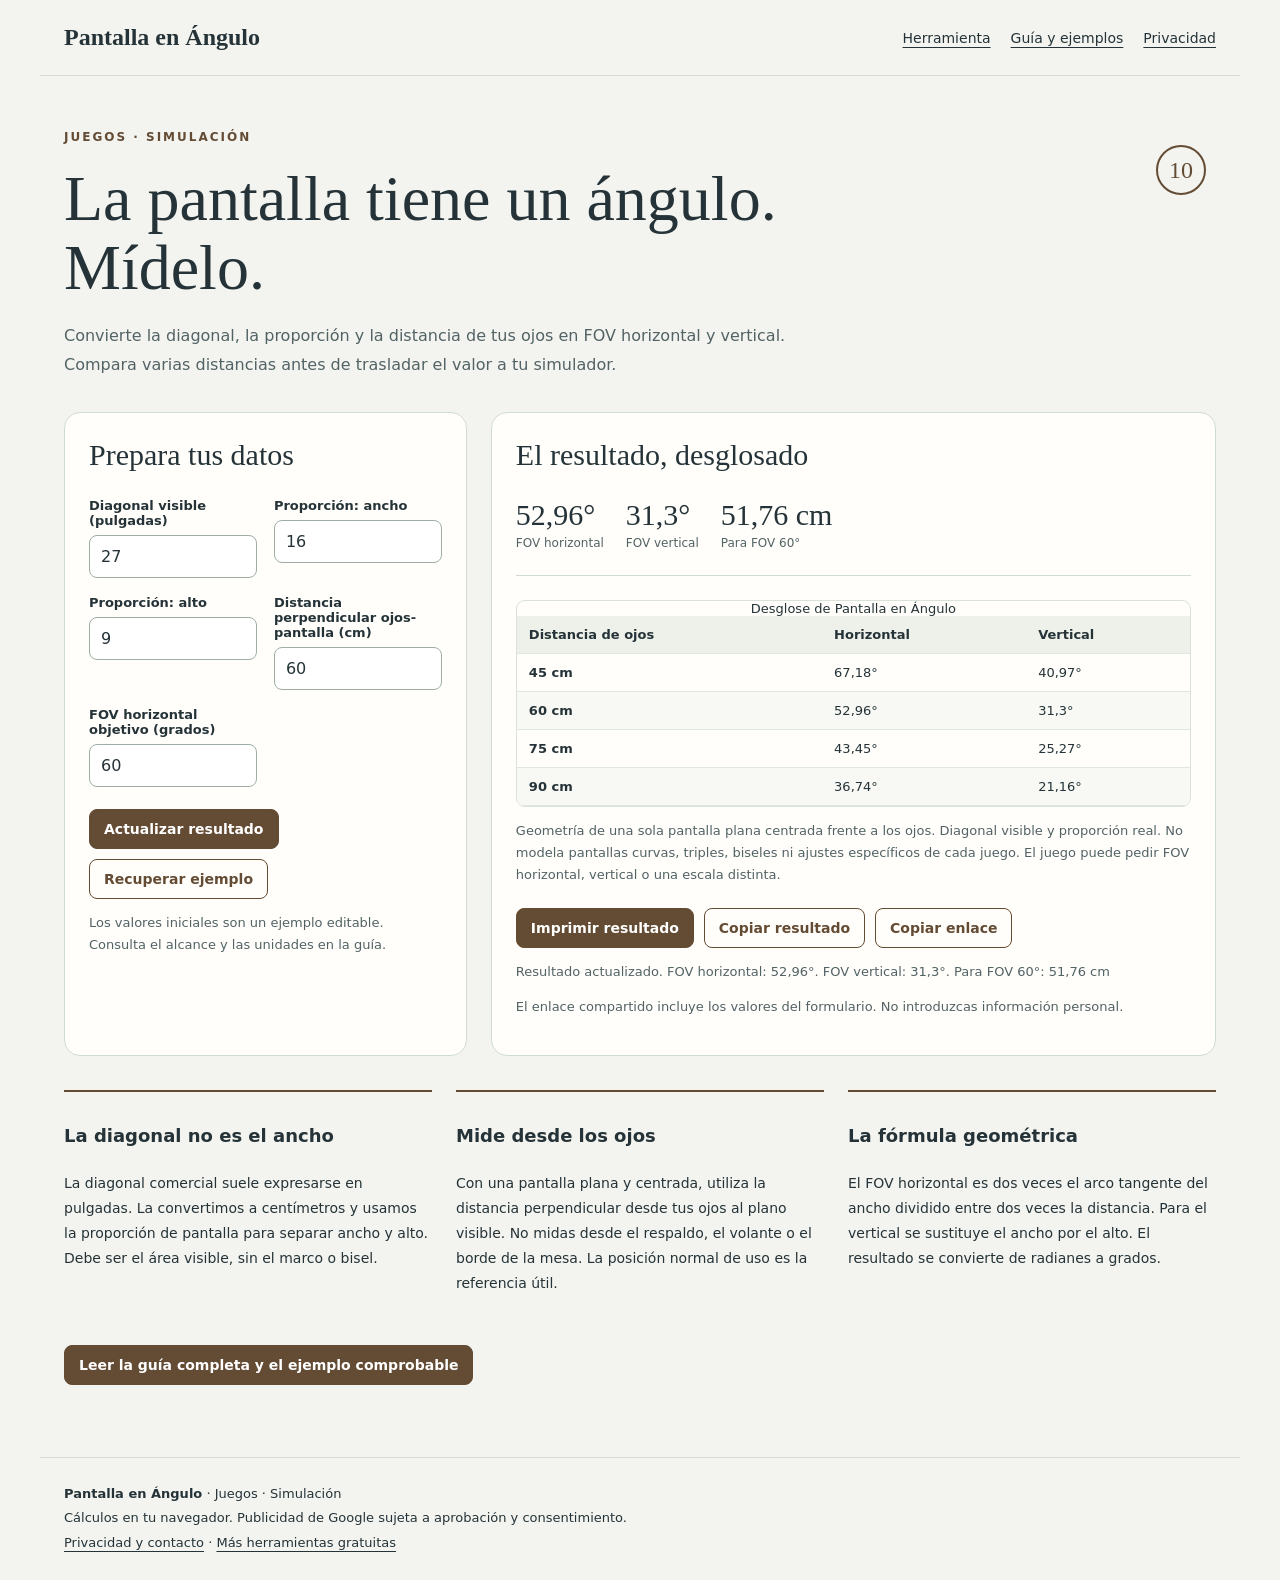
==== index.html @ dd9d5b45 "Publicar Pantalla en Angulo completa" ====
<!doctype html><html lang="es"><head><meta charset="utf-8"><meta name="viewport" content="width=device-width,initial-scale=1"><meta name="theme-color" content="#644b34"><title>Calculadora FOV de pantalla plana: horizontal, vertical y distancia | Pantalla en Ángulo</title><meta name="description" content="Calcula el campo de visión geométrico de una pantalla plana y la distancia para un FOV objetivo. Distingue horizontal y vertical, sin ajustes inventados por juego."><link rel="canonical" href="https://ilga25.github.io/pantalla-en-angulo/"><link rel="icon" href="favicon.svg" type="image/svg+xml"><link rel="stylesheet" href="style.css"><style>:root{--accent:#644b34}</style><script async src="https://pagead2.googlesyndication.com/pagead/js/adsbygoogle.js?client=ca-pub-2632653491273997" crossorigin="anonymous"></script><script src="privacy-options.js" defer></script><script src="math.js" defer></script><script src="app.js" defer></script><script id="tool-config" type="application/json">{"slug": "pantalla-en-angulo", "name": "Pantalla en Ángulo", "kind": "fov", "category": "Juegos · Simulación", "color": "#644b34", "title": "Calculadora FOV de pantalla plana: horizontal, vertical y distancia", "description": "Calcula el campo de visión geométrico de una pantalla plana y la distancia para un FOV objetivo. Distingue horizontal y vertical, sin ajustes inventados por juego.", "hero": "La pantalla tiene un ángulo. Mídelo.", "intro": "Convierte la diagonal, la proporción y la distancia de tus ojos en FOV horizontal y vertical. Compara varias distancias antes de trasladar el valor a tu simulador.", "fields": [["diagonal", "Diagonal visible (pulgadas)", 27, 5, 150, 0.1], ["ratioW", "Proporción: ancho", 16, 1, 100, 1], ["ratioH", "Proporción: alto", 9, 1, 100, 1], ["distance", "Distancia perpendicular ojos-pantalla (cm)", 60, 5, 500, 0.1], ["target", "FOV horizontal objetivo (grados)", 60, 5, 150, 1]], "source": ["iRacing: medir la posición y distancia", "https://support.iracing.com/support/solutions/articles/31000169161-how-to-configure-your-seating-position"], "guide": [["La diagonal no es el ancho", "La diagonal comercial suele expresarse en pulgadas. La convertimos a centímetros y usamos la proporción de pantalla para separar ancho y alto. Debe ser el área visible, sin el marco o bisel."], ["Mide desde los ojos", "Con una pantalla plana y centrada, utiliza la distancia perpendicular desde tus ojos al plano visible. No midas desde el respaldo, el volante o el borde de la mesa. La posición normal de uso es la referencia útil."], ["La fórmula geométrica", "El FOV horizontal es dos veces el arco tangente del ancho dividido entre dos veces la distancia. Para el vertical se sustituye el ancho por el alto. El resultado se convierte de radianes a grados."], ["No todos los juegos usan el mismo valor", "Algunos solicitan ángulo horizontal, otros vertical y otros usan escalas relativas. Consulta el ajuste y la documentación de tu simulador. No copiamos automáticamente estos números a un título concreto."], ["Solo una pantalla plana", "Pantallas curvas, tres monitores y configuraciones descentradas necesitan otra geometría. Esta herramienta no estima esos montajes ni recomienda distancias ergonómicas. La distancia para un ángulo objetivo es un resultado matemático, no una prescripción de colocación."], ["Ejemplo comprobable", "Si una pantalla tiene el mismo ancho visible que dos veces la distancia de los ojos, su FOV horizontal es de 90 grados. Alejarse reduce el ángulo visible y acercarse lo aumenta."]]}</script><script type="application/ld+json">{"@context": "https://schema.org", "@type": "WebApplication", "name": "Pantalla en Ángulo", "url": "https://ilga25.github.io/pantalla-en-angulo/", "description": "Calcula el campo de visión geométrico de una pantalla plana y la distancia para un FOV objetivo. Distingue horizontal y vertical, sin ajustes inventados por juego.", "inLanguage": "es", "operatingSystem": "Any", "applicationCategory": "UtilitiesApplication", "offers": {"@type": "Offer", "price": "0", "priceCurrency": "EUR"}}</script></head><body><a href="#main" class="skip">Saltar al contenido</a><header><a href="./">Pantalla en Ángulo</a><nav aria-label="Principal"><a href="./">Herramienta</a><a href="guia.html">Guía y ejemplos</a><a href="privacidad.html">Privacidad</a></nav></header><main id="main"><section class="hero"><div class="badge" aria-hidden="true">10</div><p class="eyebrow">Juegos · Simulación</p><h1>La pantalla tiene un ángulo. Mídelo.</h1><p class="intro">Convierte la diagonal, la proporción y la distancia de tus ojos en FOV horizontal y vertical. Compara varias distancias antes de trasladar el valor a tu simulador.</p></section><div class="workspace"><section class="panel inputs"><h2>Prepara tus datos</h2><form id="form"><div class="fields"><label class="field">Diagonal visible (pulgadas)<input id="diagonal" type="number" min="5" max="150" step="0.1" value="27" required></label><label class="field">Proporción: ancho<input id="ratioW" type="number" min="1" max="100" step="1" value="16" required></label><label class="field">Proporción: alto<input id="ratioH" type="number" min="1" max="100" step="1" value="9" required></label><label class="field">Distancia perpendicular ojos-pantalla (cm)<input id="distance" type="number" min="5" max="500" step="0.1" value="60" required></label><label class="field">FOV horizontal objetivo (grados)<input id="target" type="number" min="5" max="150" step="1" value="60" required></label></div><div class="actions"><button type="submit">Actualizar resultado</button><button id="reset" class="secondary" type="button">Recuperar ejemplo</button></div></form><p class="small">Los valores iniciales son un ejemplo editable. Consulta el alcance y las unidades en la guía.</p></section><section class="panel output"><h2>El resultado, desglosado</h2><noscript>Activa JavaScript para utilizar la herramienta. La guía se puede consultar sin JavaScript.</noscript><p id="error" role="alert" hidden></p><div id="result"><div id="metrics" class="metrics"></div><div class="table-wrap"><table><caption>Desglose de Pantalla en Ángulo</caption><thead><tr id="head-row"></tr></thead><tbody id="body-rows"></tbody></table></div><p id="note" class="small"></p></div><div class="actions"><button id="print" type="button">Imprimir resultado</button><button id="copy" type="button" class="secondary">Copiar resultado</button><button id="share" type="button" class="secondary">Copiar enlace</button></div><p id="feedback" role="status" class="small"></p><textarea id="copy-field" aria-label="Contenido para copiar" readonly hidden></textarea><p id="status" role="status" class="small"></p><p class="small share-note">El enlace compartido incluye los valores del formulario. No introduzcas información personal.</p></section></div><section class="cards"><article><h3>La diagonal no es el ancho</h3><p>La diagonal comercial suele expresarse en pulgadas. La convertimos a centímetros y usamos la proporción de pantalla para separar ancho y alto. Debe ser el área visible, sin el marco o bisel.</p></article><article><h3>Mide desde los ojos</h3><p>Con una pantalla plana y centrada, utiliza la distancia perpendicular desde tus ojos al plano visible. No midas desde el respaldo, el volante o el borde de la mesa. La posición normal de uso es la referencia útil.</p></article><article><h3>La fórmula geométrica</h3><p>El FOV horizontal es dos veces el arco tangente del ancho dividido entre dos veces la distancia. Para el vertical se sustituye el ancho por el alto. El resultado se convierte de radianes a grados.</p></article></section><p class="guide-link"><a class="button" href="guia.html">Leer la guía completa y el ejemplo comprobable</a></p></main><footer><strong>Pantalla en Ángulo</strong> · Juegos · Simulación<br>Cálculos en tu navegador. Publicidad de Google sujeta a aprobación y consentimiento.<br><a href="privacidad.html">Privacidad y contacto</a> · <a href="https://ilga25.github.io/herramientas.html">Más herramientas gratuitas</a><div><button type="button" id="privacy-options" class="secondary" hidden>Opciones de privacidad</button></div></footer></body></html>
---- style.css ----
:root{font-family:system-ui,sans-serif;color:#253338;background:#f3f4ef;font-synthesis:none;--accent:#155e63}*{box-sizing:border-box}body{margin:0}a{color:inherit;text-underline-offset:4px}header,main,footer{max-width:1200px;margin:auto;padding:24px}header{display:flex;justify-content:space-between;align-items:center;gap:20px;border-bottom:1px solid #d5dcd7}header>a{font:700 24px Georgia,serif;text-decoration:none}nav{display:flex;flex-wrap:wrap;gap:20px;font-size:14px}.eyebrow{text-transform:uppercase;letter-spacing:2px;font-size:12px;color:var(--accent);font-weight:750;margin-top:30px}h1{font:clamp(40px,5vw,65px)/1.08 Georgia,serif;font-weight:400;max-width:900px;margin:20px 0}h2{font:30px/1.2 Georgia,serif}h3{font-size:18px}.intro{max-width:760px;line-height:1.8;color:#526265}.hero{position:relative;padding-right:70px}.badge{position:absolute;right:10px;top:15px;width:50px;height:50px;border:2px solid var(--accent);color:var(--accent);border-radius:50%;display:grid;place-items:center;font:24px Georgia,serif}.workspace{display:grid;grid-template-columns:minmax(300px,.75fr) minmax(430px,1.35fr);gap:24px;margin:32px 0}.panel{min-width:0;background:#fffefa;border:1px solid #d1dbd4;border-radius:16px;padding:24px}.panel h2{margin-top:0}.fields{display:grid;grid-template-columns:1fr 1fr;gap:17px}.field{font-size:13px;font-weight:650;display:block}.field input,.field select,.field textarea{display:block;width:100%;min-width:0;margin:7px 0 0;border:1px solid #9eaea5;border-radius:8px;background:white;font:16px system-ui;color:#253338;padding:11px}.field textarea{min-height:240px;resize:vertical;font:14px/1.6 ui-monospace,monospace}.text-field{grid-column:1/-1}input:focus,textarea:focus,button:focus-visible{outline:3px solid color-mix(in srgb,var(--accent) 35%,white);outline-offset:2px}.actions{display:flex;gap:10px;flex-wrap:wrap;margin-top:22px}button,.button{border:1px solid var(--accent);border-radius:8px;background:var(--accent);color:white;padding:11px 14px;font:600 14px system-ui;cursor:pointer;text-decoration:none;display:inline-block}button.secondary{background:transparent;color:var(--accent)}button:disabled{opacity:.45;cursor:default}.small{font-size:13px;line-height:1.7;color:#526265}.metrics{display:flex;flex-wrap:wrap;gap:22px;padding:0 0 24px;border-bottom:1px solid #d1dbd4;margin-bottom:24px}.metrics div{max-width:100%}.metrics strong{display:block;font:30px Georgia,serif;overflow-wrap:anywhere}.metrics span{font-size:12px;color:#526265}.table-wrap{overflow:auto;max-height:680px;border:1px solid #dae0da;border-radius:9px}table{border-collapse:collapse;width:100%;font-size:13px}th,td{border-bottom:1px solid #e0e6e0;padding:11px 12px;text-align:left;vertical-align:top}thead{background:#eef1e9;position:sticky;top:0}tbody th{font-weight:600}tbody tr:nth-child(even){background:#f8f9f4}td{white-space:pre-wrap;overflow-wrap:anywhere;max-width:500px}#error{background:#fbece3;color:#833e20;border-left:4px solid #af5b32;padding:18px;line-height:1.6}#copy-field{width:100%;min-height:100px;font:13px monospace}.reading{max-width:790px;line-height:1.85}.reading h2{margin-top:34px}.cards{display:grid;grid-template-columns:repeat(3,1fr);gap:24px;margin:34px 0}.cards article{border-top:2px solid var(--accent);padding-top:10px;font-size:14px;line-height:1.8}footer{border-top:1px solid #d5dcd7;margin-top:32px;font-size:13px;line-height:1.9}.skip{position:absolute;top:-100px}.skip:focus{top:10px;background:white;padding:14px;z-index:10}[hidden]{display:none!important}.prompt-tool .workspace{grid-template-columns:1fr}.prompt-tool .fields{grid-template-columns:1fr 1fr}.prompt-tool .text-field{grid-column:auto}.prompt-tool .table-wrap td:last-child{min-width:280px;max-width:750px;font-family:ui-monospace,monospace}.prompt-tool .table-wrap{max-height:800px}@media(max-width:850px){.workspace{grid-template-columns:1fr}.cards{grid-template-columns:1fr}.prompt-tool .fields{grid-template-columns:1fr}.hero{padding-right:0}.badge{display:none}header{align-items:flex-start;flex-direction:column}h1{font-size:43px}}@media(max-width:420px){header,main,footer{padding:18px}.panel{padding:17px}.fields{grid-template-columns:1fr}nav{gap:14px}}@media print{body{background:white}header,footer,.hero,.inputs,.actions,.small.share-note,.cards,#feedback,#copy-field,.guide-link{display:none}.workspace{display:block}.panel{border:0;padding:0}.table-wrap{max-height:none;overflow:visible;border:0}thead{position:static}tr{break-inside:avoid}table{font-size:10px}main{padding:0}.metrics strong{font-size:24px}}
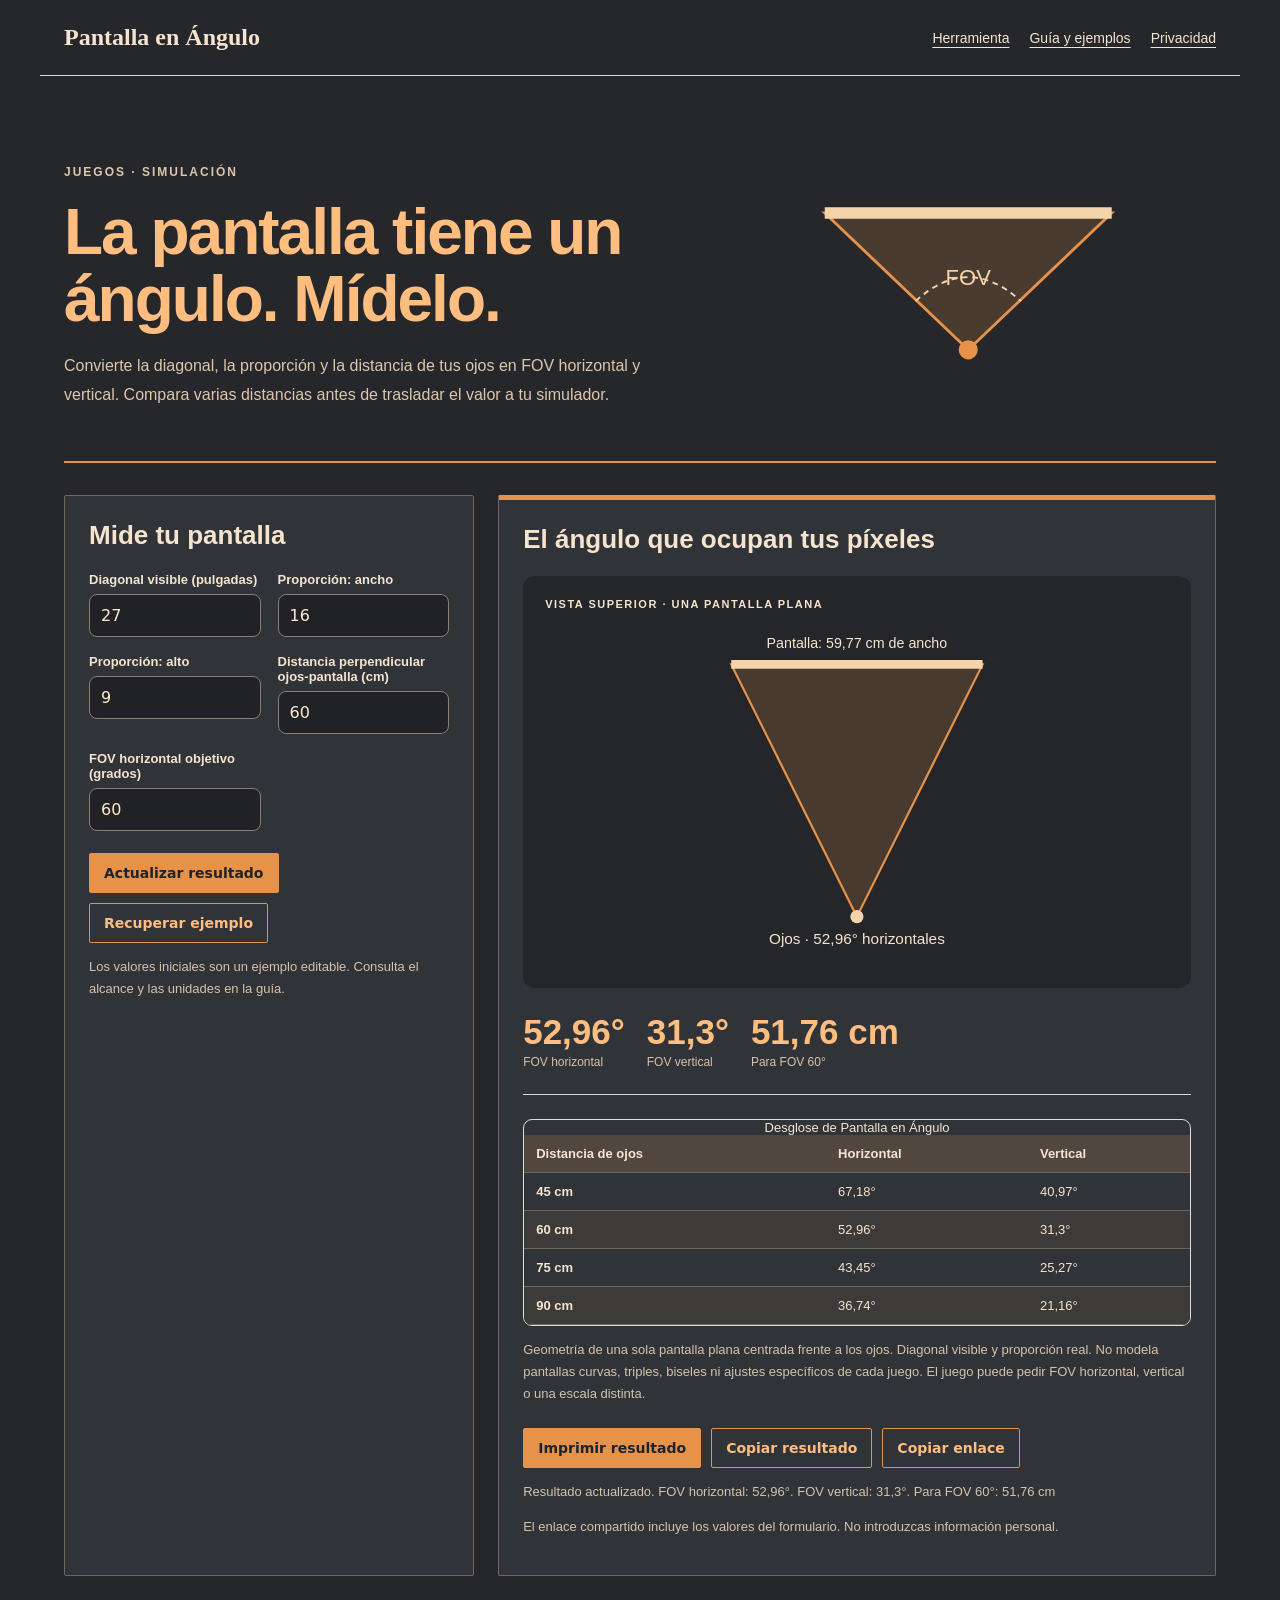
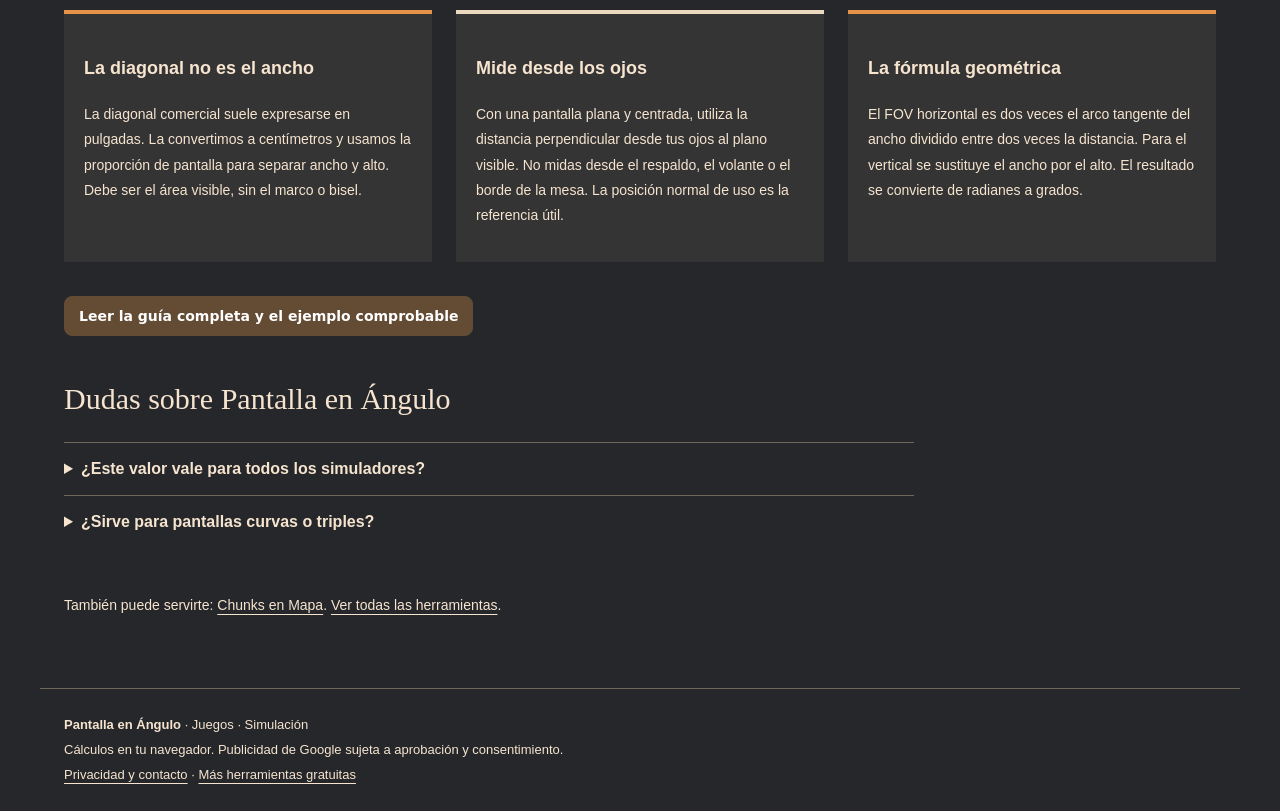
==== commit db2b151a: "Identidad visual y SEO de Pantalla en Ángulo" ====
--- a/index.html
+++ b/index.html
@@ -1 +1 @@
-<!doctype html><html lang="es"><head><meta charset="utf-8"><meta name="viewport" content="width=device-width,initial-scale=1"><meta name="theme-color" content="#644b34"><title>Calculadora FOV de pantalla plana: horizontal, vertical y distancia | Pantalla en Ángulo</title><meta name="description" content="Calcula el campo de visión geométrico de una pantalla plana y la distancia para un FOV objetivo. Distingue horizontal y vertical, sin ajustes inventados por juego."><link rel="canonical" href="https://ilga25.github.io/pantalla-en-angulo/"><link rel="icon" href="favicon.svg" type="image/svg+xml"><link rel="stylesheet" href="style.css"><style>:root{--accent:#644b34}</style><script async src="https://pagead2.googlesyndication.com/pagead/js/adsbygoogle.js?client=ca-pub-2632653491273997" crossorigin="anonymous"></script><script src="privacy-options.js" defer></script><script src="math.js" defer></script><script src="app.js" defer></script><script id="tool-config" type="application/json">{"slug": "pantalla-en-angulo", "name": "Pantalla en Ángulo", "kind": "fov", "category": "Juegos · Simulación", "color": "#644b34", "title": "Calculadora FOV de pantalla plana: horizontal, vertical y distancia", "description": "Calcula el campo de visión geométrico de una pantalla plana y la distancia para un FOV objetivo. Distingue horizontal y vertical, sin ajustes inventados por juego.", "hero": "La pantalla tiene un ángulo. Mídelo.", "intro": "Convierte la diagonal, la proporción y la distancia de tus ojos en FOV horizontal y vertical. Compara varias distancias antes de trasladar el valor a tu simulador.", "fields": [["diagonal", "Diagonal visible (pulgadas)", 27, 5, 150, 0.1], ["ratioW", "Proporción: ancho", 16, 1, 100, 1], ["ratioH", "Proporción: alto", 9, 1, 100, 1], ["distance", "Distancia perpendicular ojos-pantalla (cm)", 60, 5, 500, 0.1], ["target", "FOV horizontal objetivo (grados)", 60, 5, 150, 1]], "source": ["iRacing: medir la posición y distancia", "https://support.iracing.com/support/solutions/articles/31000169161-how-to-configure-your-seating-position"], "guide": [["La diagonal no es el ancho", "La diagonal comercial suele expresarse en pulgadas. La convertimos a centímetros y usamos la proporción de pantalla para separar ancho y alto. Debe ser el área visible, sin el marco o bisel."], ["Mide desde los ojos", "Con una pantalla plana y centrada, utiliza la distancia perpendicular desde tus ojos al plano visible. No midas desde el respaldo, el volante o el borde de la mesa. La posición normal de uso es la referencia útil."], ["La fórmula geométrica", "El FOV horizontal es dos veces el arco tangente del ancho dividido entre dos veces la distancia. Para el vertical se sustituye el ancho por el alto. El resultado se convierte de radianes a grados."], ["No todos los juegos usan el mismo valor", "Algunos solicitan ángulo horizontal, otros vertical y otros usan escalas relativas. Consulta el ajuste y la documentación de tu simulador. No copiamos automáticamente estos números a un título concreto."], ["Solo una pantalla plana", "Pantallas curvas, tres monitores y configuraciones descentradas necesitan otra geometría. Esta herramienta no estima esos montajes ni recomienda distancias ergonómicas. La distancia para un ángulo objetivo es un resultado matemático, no una prescripción de colocación."], ["Ejemplo comprobable", "Si una pantalla tiene el mismo ancho visible que dos veces la distancia de los ojos, su FOV horizontal es de 90 grados. Alejarse reduce el ángulo visible y acercarse lo aumenta."]]}</script><script type="application/ld+json">{"@context": "https://schema.org", "@type": "WebApplication", "name": "Pantalla en Ángulo", "url": "https://ilga25.github.io/pantalla-en-angulo/", "description": "Calcula el campo de visión geométrico de una pantalla plana y la distancia para un FOV objetivo. Distingue horizontal y vertical, sin ajustes inventados por juego.", "inLanguage": "es", "operatingSystem": "Any", "applicationCategory": "UtilitiesApplication", "offers": {"@type": "Offer", "price": "0", "priceCurrency": "EUR"}}</script></head><body><a href="#main" class="skip">Saltar al contenido</a><header><a href="./">Pantalla en Ángulo</a><nav aria-label="Principal"><a href="./">Herramienta</a><a href="guia.html">Guía y ejemplos</a><a href="privacidad.html">Privacidad</a></nav></header><main id="main"><section class="hero"><div class="badge" aria-hidden="true">10</div><p class="eyebrow">Juegos · Simulación</p><h1>La pantalla tiene un ángulo. Mídelo.</h1><p class="intro">Convierte la diagonal, la proporción y la distancia de tus ojos en FOV horizontal y vertical. Compara varias distancias antes de trasladar el valor a tu simulador.</p></section><div class="workspace"><section class="panel inputs"><h2>Prepara tus datos</h2><form id="form"><div class="fields"><label class="field">Diagonal visible (pulgadas)<input id="diagonal" type="number" min="5" max="150" step="0.1" value="27" required></label><label class="field">Proporción: ancho<input id="ratioW" type="number" min="1" max="100" step="1" value="16" required></label><label class="field">Proporción: alto<input id="ratioH" type="number" min="1" max="100" step="1" value="9" required></label><label class="field">Distancia perpendicular ojos-pantalla (cm)<input id="distance" type="number" min="5" max="500" step="0.1" value="60" required></label><label class="field">FOV horizontal objetivo (grados)<input id="target" type="number" min="5" max="150" step="1" value="60" required></label></div><div class="actions"><button type="submit">Actualizar resultado</button><button id="reset" class="secondary" type="button">Recuperar ejemplo</button></div></form><p class="small">Los valores iniciales son un ejemplo editable. Consulta el alcance y las unidades en la guía.</p></section><section class="panel output"><h2>El resultado, desglosado</h2><noscript>Activa JavaScript para utilizar la herramienta. La guía se puede consultar sin JavaScript.</noscript><p id="error" role="alert" hidden></p><div id="result"><div id="metrics" class="metrics"></div><div class="table-wrap"><table><caption>Desglose de Pantalla en Ángulo</caption><thead><tr id="head-row"></tr></thead><tbody id="body-rows"></tbody></table></div><p id="note" class="small"></p></div><div class="actions"><button id="print" type="button">Imprimir resultado</button><button id="copy" type="button" class="secondary">Copiar resultado</button><button id="share" type="button" class="secondary">Copiar enlace</button></div><p id="feedback" role="status" class="small"></p><textarea id="copy-field" aria-label="Contenido para copiar" readonly hidden></textarea><p id="status" role="status" class="small"></p><p class="small share-note">El enlace compartido incluye los valores del formulario. No introduzcas información personal.</p></section></div><section class="cards"><article><h3>La diagonal no es el ancho</h3><p>La diagonal comercial suele expresarse en pulgadas. La convertimos a centímetros y usamos la proporción de pantalla para separar ancho y alto. Debe ser el área visible, sin el marco o bisel.</p></article><article><h3>Mide desde los ojos</h3><p>Con una pantalla plana y centrada, utiliza la distancia perpendicular desde tus ojos al plano visible. No midas desde el respaldo, el volante o el borde de la mesa. La posición normal de uso es la referencia útil.</p></article><article><h3>La fórmula geométrica</h3><p>El FOV horizontal es dos veces el arco tangente del ancho dividido entre dos veces la distancia. Para el vertical se sustituye el ancho por el alto. El resultado se convierte de radianes a grados.</p></article></section><p class="guide-link"><a class="button" href="guia.html">Leer la guía completa y el ejemplo comprobable</a></p></main><footer><strong>Pantalla en Ángulo</strong> · Juegos · Simulación<br>Cálculos en tu navegador. Publicidad de Google sujeta a aprobación y consentimiento.<br><a href="privacidad.html">Privacidad y contacto</a> · <a href="https://ilga25.github.io/herramientas.html">Más herramientas gratuitas</a><div><button type="button" id="privacy-options" class="secondary" hidden>Opciones de privacidad</button></div></footer></body></html>+<!doctype html><html lang="es"><head><meta charset="utf-8"><meta name="viewport" content="width=device-width,initial-scale=1"><meta name="theme-color" content="#644b34"><title>Calculadora FOV de pantalla plana: horizontal, vertical y distancia | Pantalla en Ángulo</title><meta name="description" content="Calcula el campo de visión geométrico de una pantalla plana y la distancia para un FOV objetivo. Distingue horizontal y vertical, sin ajustes inventados por juego."><link rel="canonical" href="https://ilga25.github.io/pantalla-en-angulo/"><link rel="icon" href="favicon.svg" type="image/svg+xml"><link rel="stylesheet" href="style.css"><style>:root{--accent:#644b34}</style><script async src="https://pagead2.googlesyndication.com/pagead/js/adsbygoogle.js?client=ca-pub-2632653491273997" crossorigin="anonymous"></script><script src="privacy-options.js" defer></script><script src="math.js" defer></script><script src="app.js" defer></script><script id="tool-config" type="application/json">{"slug": "pantalla-en-angulo", "name": "Pantalla en Ángulo", "kind": "fov", "category": "Juegos · Simulación", "color": "#644b34", "title": "Calculadora FOV de pantalla plana: horizontal, vertical y distancia", "description": "Calcula el campo de visión geométrico de una pantalla plana y la distancia para un FOV objetivo. Distingue horizontal y vertical, sin ajustes inventados por juego.", "hero": "La pantalla tiene un ángulo. Mídelo.", "intro": "Convierte la diagonal, la proporción y la distancia de tus ojos en FOV horizontal y vertical. Compara varias distancias antes de trasladar el valor a tu simulador.", "fields": [["diagonal", "Diagonal visible (pulgadas)", 27, 5, 150, 0.1], ["ratioW", "Proporción: ancho", 16, 1, 100, 1], ["ratioH", "Proporción: alto", 9, 1, 100, 1], ["distance", "Distancia perpendicular ojos-pantalla (cm)", 60, 5, 500, 0.1], ["target", "FOV horizontal objetivo (grados)", 60, 5, 150, 1]], "source": ["iRacing: medir la posición y distancia", "https://support.iracing.com/support/solutions/articles/31000169161-how-to-configure-your-seating-position"], "guide": [["La diagonal no es el ancho", "La diagonal comercial suele expresarse en pulgadas. La convertimos a centímetros y usamos la proporción de pantalla para separar ancho y alto. Debe ser el área visible, sin el marco o bisel."], ["Mide desde los ojos", "Con una pantalla plana y centrada, utiliza la distancia perpendicular desde tus ojos al plano visible. No midas desde el respaldo, el volante o el borde de la mesa. La posición normal de uso es la referencia útil."], ["La fórmula geométrica", "El FOV horizontal es dos veces el arco tangente del ancho dividido entre dos veces la distancia. Para el vertical se sustituye el ancho por el alto. El resultado se convierte de radianes a grados."], ["No todos los juegos usan el mismo valor", "Algunos solicitan ángulo horizontal, otros vertical y otros usan escalas relativas. Consulta el ajuste y la documentación de tu simulador. No copiamos automáticamente estos números a un título concreto."], ["Solo una pantalla plana", "Pantallas curvas, tres monitores y configuraciones descentradas necesitan otra geometría. Esta herramienta no estima esos montajes ni recomienda distancias ergonómicas. La distancia para un ángulo objetivo es un resultado matemático, no una prescripción de colocación."], ["Ejemplo comprobable", "Si una pantalla tiene el mismo ancho visible que dos veces la distancia de los ojos, su FOV horizontal es de 90 grados. Alejarse reduce el ángulo visible y acercarse lo aumenta."]]}</script><script type="application/ld+json">{"@context": "https://schema.org", "@type": "WebApplication", "name": "Pantalla en Ángulo", "url": "https://ilga25.github.io/pantalla-en-angulo/", "description": "Calcula el campo de visión geométrico de una pantalla plana y la distancia para un FOV objetivo. Distingue horizontal y vertical, sin ajustes inventados por juego.", "inLanguage": "es", "operatingSystem": "Any", "applicationCategory": "UtilitiesApplication", "offers": {"@type": "Offer", "price": "0", "priceCurrency": "EUR"}}</script><meta property="og:type" content="website"><meta property="og:locale" content="es_ES"><meta property="og:url" content="https://ilga25.github.io/pantalla-en-angulo/"><meta property="og:title" content="Calculadora FOV de pantalla plana: horizontal, vertical y distancia | Pantalla en Ángulo"><meta name="twitter:card" content="summary"><meta property="og:description" content="Calcula el campo de visión geométrico de una pantalla plana y la distancia para un FOV objetivo. Distingue horizontal y vertical, sin ajustes inventados por juego."></head><body class="theme-fov"><a href="#main" class="skip">Saltar al contenido</a><header><a href="./">Pantalla en Ángulo</a><nav aria-label="Principal"><a href="./">Herramienta</a><a href="guia.html">Guía y ejemplos</a><a href="privacidad.html">Privacidad</a></nav></header><main id="main"><section class="hero"><div class="hero-copy"><p class="eyebrow">Juegos · Simulación</p><h1>La pantalla tiene un ángulo. Mídelo.</h1><p class="intro">Convierte la diagonal, la proporción y la distancia de tus ojos en FOV horizontal y vertical. Compara varias distancias antes de trasladar el valor a tu simulador.</p></div><div class="brand-art" aria-hidden="true"><svg viewBox="0 0 400 230"><path d="M200 188L50 45H350Z" fill="#e6924930" stroke="#e69249" stroke-width="3"/><path d="M50 45H350" stroke="#f6d4ab" stroke-width="12"/><circle cx="200" cy="188" r="10" fill="#e69249"/><path d="M145 137q55-50 110 0" fill="none" stroke="#f6d4ab" stroke-width="2" stroke-dasharray="6 5"/><text x="200" y="120" fill="#f6d4ab" text-anchor="middle" font-family="Arial" font-size="23">FOV</text></svg></div></section><div class="workspace"><section class="panel inputs"><h2>Mide tu pantalla</h2><form id="form"><div class="fields"><label class="field">Diagonal visible (pulgadas)<input id="diagonal" type="number" min="5" max="150" step="0.1" value="27" required></label><label class="field">Proporción: ancho<input id="ratioW" type="number" min="1" max="100" step="1" value="16" required></label><label class="field">Proporción: alto<input id="ratioH" type="number" min="1" max="100" step="1" value="9" required></label><label class="field">Distancia perpendicular ojos-pantalla (cm)<input id="distance" type="number" min="5" max="500" step="0.1" value="60" required></label><label class="field">FOV horizontal objetivo (grados)<input id="target" type="number" min="5" max="150" step="1" value="60" required></label></div><div class="actions"><button type="submit">Actualizar resultado</button><button id="reset" class="secondary" type="button">Recuperar ejemplo</button></div></form><p class="small">Los valores iniciales son un ejemplo editable. Consulta el alcance y las unidades en la guía.</p></section><section class="panel output"><h2>El ángulo que ocupan tus píxeles</h2><noscript>Activa JavaScript para utilizar la herramienta. La guía se puede consultar sin JavaScript.</noscript><p id="error" role="alert" hidden></p><div id="result"><div id="feature-viz"></div><div id="metrics" class="metrics"></div><div class="table-wrap"><table><caption>Desglose de Pantalla en Ángulo</caption><thead><tr id="head-row"></tr></thead><tbody id="body-rows"></tbody></table></div><p id="note" class="small"></p></div><div class="actions"><button id="print" type="button">Imprimir resultado</button><button id="copy" type="button" class="secondary">Copiar resultado</button><button id="share" type="button" class="secondary">Copiar enlace</button></div><p id="feedback" role="status" class="small"></p><textarea id="copy-field" aria-label="Contenido para copiar" readonly hidden></textarea><p id="status" role="status" class="small"></p><p class="small share-note">El enlace compartido incluye los valores del formulario. No introduzcas información personal.</p></section></div><section class="cards"><article><h3>La diagonal no es el ancho</h3><p>La diagonal comercial suele expresarse en pulgadas. La convertimos a centímetros y usamos la proporción de pantalla para separar ancho y alto. Debe ser el área visible, sin el marco o bisel.</p></article><article><h3>Mide desde los ojos</h3><p>Con una pantalla plana y centrada, utiliza la distancia perpendicular desde tus ojos al plano visible. No midas desde el respaldo, el volante o el borde de la mesa. La posición normal de uso es la referencia útil.</p></article><article><h3>La fórmula geométrica</h3><p>El FOV horizontal es dos veces el arco tangente del ancho dividido entre dos veces la distancia. Para el vertical se sustituye el ancho por el alto. El resultado se convierte de radianes a grados.</p></article></section><p class="guide-link"><a class="button" href="guia.html">Leer la guía completa y el ejemplo comprobable</a></p><!-- EXTRA IDENTIDAD --><section class="faq-custom"><h2>Dudas sobre Pantalla en Ángulo</h2><details><summary>¿Este valor vale para todos los simuladores?</summary><p>Cada juego puede pedir ángulo horizontal, vertical o una escala propia. Consulta su documentación antes de copiar la cifra.</p></details><details><summary>¿Sirve para pantallas curvas o triples?</summary><p>No. El dibujo y la fórmula corresponden a una sola pantalla plana centrada frente a los ojos.</p></details></section><p class="related-tool">También puede servirte: <a href="https://ilga25.github.io/chunks-en-mapa/">Chunks en Mapa</a>. <a href="https://ilga25.github.io/herramientas.html">Ver todas las herramientas</a>.</p><!-- FIN EXTRA IDENTIDAD --></main><footer><strong>Pantalla en Ángulo</strong> · Juegos · Simulación<br>Cálculos en tu navegador. Publicidad de Google sujeta a aprobación y consentimiento.<br><a href="privacidad.html">Privacidad y contacto</a> · <a href="https://ilga25.github.io/herramientas.html">Más herramientas gratuitas</a><div><button type="button" id="privacy-options" class="secondary" hidden>Opciones de privacidad</button></div></footer></body></html>
--- a/style.css
+++ b/style.css
@@ -1 +1,13 @@
-:root{font-family:system-ui,sans-serif;color:#253338;background:#f3f4ef;font-synthesis:none;--accent:#155e63}*{box-sizing:border-box}body{margin:0}a{color:inherit;text-underline-offset:4px}header,main,footer{max-width:1200px;margin:auto;padding:24px}header{display:flex;justify-content:space-between;align-items:center;gap:20px;border-bottom:1px solid #d5dcd7}header>a{font:700 24px Georgia,serif;text-decoration:none}nav{display:flex;flex-wrap:wrap;gap:20px;font-size:14px}.eyebrow{text-transform:uppercase;letter-spacing:2px;font-size:12px;color:var(--accent);font-weight:750;margin-top:30px}h1{font:clamp(40px,5vw,65px)/1.08 Georgia,serif;font-weight:400;max-width:900px;margin:20px 0}h2{font:30px/1.2 Georgia,serif}h3{font-size:18px}.intro{max-width:760px;line-height:1.8;color:#526265}.hero{position:relative;padding-right:70px}.badge{position:absolute;right:10px;top:15px;width:50px;height:50px;border:2px solid var(--accent);color:var(--accent);border-radius:50%;display:grid;place-items:center;font:24px Georgia,serif}.workspace{display:grid;grid-template-columns:minmax(300px,.75fr) minmax(430px,1.35fr);gap:24px;margin:32px 0}.panel{min-width:0;background:#fffefa;border:1px solid #d1dbd4;border-radius:16px;padding:24px}.panel h2{margin-top:0}.fields{display:grid;grid-template-columns:1fr 1fr;gap:17px}.field{font-size:13px;font-weight:650;display:block}.field input,.field select,.field textarea{display:block;width:100%;min-width:0;margin:7px 0 0;border:1px solid #9eaea5;border-radius:8px;background:white;font:16px system-ui;color:#253338;padding:11px}.field textarea{min-height:240px;resize:vertical;font:14px/1.6 ui-monospace,monospace}.text-field{grid-column:1/-1}input:focus,textarea:focus,button:focus-visible{outline:3px solid color-mix(in srgb,var(--accent) 35%,white);outline-offset:2px}.actions{display:flex;gap:10px;flex-wrap:wrap;margin-top:22px}button,.button{border:1px solid var(--accent);border-radius:8px;background:var(--accent);color:white;padding:11px 14px;font:600 14px system-ui;cursor:pointer;text-decoration:none;display:inline-block}button.secondary{background:transparent;color:var(--accent)}button:disabled{opacity:.45;cursor:default}.small{font-size:13px;line-height:1.7;color:#526265}.metrics{display:flex;flex-wrap:wrap;gap:22px;padding:0 0 24px;border-bottom:1px solid #d1dbd4;margin-bottom:24px}.metrics div{max-width:100%}.metrics strong{display:block;font:30px Georgia,serif;overflow-wrap:anywhere}.metrics span{font-size:12px;color:#526265}.table-wrap{overflow:auto;max-height:680px;border:1px solid #dae0da;border-radius:9px}table{border-collapse:collapse;width:100%;font-size:13px}th,td{border-bottom:1px solid #e0e6e0;padding:11px 12px;text-align:left;vertical-align:top}thead{background:#eef1e9;position:sticky;top:0}tbody th{font-weight:600}tbody tr:nth-child(even){background:#f8f9f4}td{white-space:pre-wrap;overflow-wrap:anywhere;max-width:500px}#error{background:#fbece3;color:#833e20;border-left:4px solid #af5b32;padding:18px;line-height:1.6}#copy-field{width:100%;min-height:100px;font:13px monospace}.reading{max-width:790px;line-height:1.85}.reading h2{margin-top:34px}.cards{display:grid;grid-template-columns:repeat(3,1fr);gap:24px;margin:34px 0}.cards article{border-top:2px solid var(--accent);padding-top:10px;font-size:14px;line-height:1.8}footer{border-top:1px solid #d5dcd7;margin-top:32px;font-size:13px;line-height:1.9}.skip{position:absolute;top:-100px}.skip:focus{top:10px;background:white;padding:14px;z-index:10}[hidden]{display:none!important}.prompt-tool .workspace{grid-template-columns:1fr}.prompt-tool .fields{grid-template-columns:1fr 1fr}.prompt-tool .text-field{grid-column:auto}.prompt-tool .table-wrap td:last-child{min-width:280px;max-width:750px;font-family:ui-monospace,monospace}.prompt-tool .table-wrap{max-height:800px}@media(max-width:850px){.workspace{grid-template-columns:1fr}.cards{grid-template-columns:1fr}.prompt-tool .fields{grid-template-columns:1fr}.hero{padding-right:0}.badge{display:none}header{align-items:flex-start;flex-direction:column}h1{font-size:43px}}@media(max-width:420px){header,main,footer{padding:18px}.panel{padding:17px}.fields{grid-template-columns:1fr}nav{gap:14px}}@media print{body{background:white}header,footer,.hero,.inputs,.actions,.small.share-note,.cards,#feedback,#copy-field,.guide-link{display:none}.workspace{display:block}.panel{border:0;padding:0}.table-wrap{max-height:none;overflow:visible;border:0}thead{position:static}tr{break-inside:avoid}table{font-size:10px}main{padding:0}.metrics strong{font-size:24px}}
+:root{font-family:system-ui,sans-serif;color:#253338;background:#f3f4ef;font-synthesis:none;--accent:#155e63}*{box-sizing:border-box}body{margin:0}a{color:inherit;text-underline-offset:4px}header,main,footer{max-width:1200px;margin:auto;padding:24px}header{display:flex;justify-content:space-between;align-items:center;gap:20px;border-bottom:1px solid #d5dcd7}header>a{font:700 24px Georgia,serif;text-decoration:none}nav{display:flex;flex-wrap:wrap;gap:20px;font-size:14px}.eyebrow{text-transform:uppercase;letter-spacing:2px;font-size:12px;color:var(--accent);font-weight:750;margin-top:30px}h1{font:clamp(40px,5vw,65px)/1.08 Georgia,serif;font-weight:400;max-width:900px;margin:20px 0}h2{font:30px/1.2 Georgia,serif}h3{font-size:18px}.intro{max-width:760px;line-height:1.8;color:#526265}.hero{position:relative;padding-right:70px}.badge{position:absolute;right:10px;top:15px;width:50px;height:50px;border:2px solid var(--accent);color:var(--accent);border-radius:50%;display:grid;place-items:center;font:24px Georgia,serif}.workspace{display:grid;grid-template-columns:minmax(300px,.75fr) minmax(430px,1.35fr);gap:24px;margin:32px 0}.panel{min-width:0;background:#fffefa;border:1px solid #d1dbd4;border-radius:16px;padding:24px}.panel h2{margin-top:0}.fields{display:grid;grid-template-columns:1fr 1fr;gap:17px}.field{font-size:13px;font-weight:650;display:block}.field input,.field select,.field textarea{display:block;width:100%;min-width:0;margin:7px 0 0;border:1px solid #9eaea5;border-radius:8px;background:white;font:16px system-ui;color:#253338;padding:11px}.field textarea{min-height:240px;resize:vertical;font:14px/1.6 ui-monospace,monospace}.text-field{grid-column:1/-1}input:focus,textarea:focus,button:focus-visible{outline:3px solid color-mix(in srgb,var(--accent) 35%,white);outline-offset:2px}.actions{display:flex;gap:10px;flex-wrap:wrap;margin-top:22px}button,.button{border:1px solid var(--accent);border-radius:8px;background:var(--accent);color:white;padding:11px 14px;font:600 14px system-ui;cursor:pointer;text-decoration:none;display:inline-block}button.secondary{background:transparent;color:var(--accent)}button:disabled{opacity:.45;cursor:default}.small{font-size:13px;line-height:1.7;color:#526265}.metrics{display:flex;flex-wrap:wrap;gap:22px;padding:0 0 24px;border-bottom:1px solid #d1dbd4;margin-bottom:24px}.metrics div{max-width:100%}.metrics strong{display:block;font:30px Georgia,serif;overflow-wrap:anywhere}.metrics span{font-size:12px;color:#526265}.table-wrap{overflow:auto;max-height:680px;border:1px solid #dae0da;border-radius:9px}table{border-collapse:collapse;width:100%;font-size:13px}th,td{border-bottom:1px solid #e0e6e0;padding:11px 12px;text-align:left;vertical-align:top}thead{background:#eef1e9;position:sticky;top:0}tbody th{font-weight:600}tbody tr:nth-child(even){background:#f8f9f4}td{white-space:pre-wrap;overflow-wrap:anywhere;max-width:500px}#error{background:#fbece3;color:#833e20;border-left:4px solid #af5b32;padding:18px;line-height:1.6}#copy-field{width:100%;min-height:100px;font:13px monospace}.reading{max-width:790px;line-height:1.85}.reading h2{margin-top:34px}.cards{display:grid;grid-template-columns:repeat(3,1fr);gap:24px;margin:34px 0}.cards article{border-top:2px solid var(--accent);padding-top:10px;font-size:14px;line-height:1.8}footer{border-top:1px solid #d5dcd7;margin-top:32px;font-size:13px;line-height:1.9}.skip{position:absolute;top:-100px}.skip:focus{top:10px;background:white;padding:14px;z-index:10}[hidden]{display:none!important}.prompt-tool .workspace{grid-template-columns:1fr}.prompt-tool .fields{grid-template-columns:1fr 1fr}.prompt-tool .text-field{grid-column:auto}.prompt-tool .table-wrap td:last-child{min-width:280px;max-width:750px;font-family:ui-monospace,monospace}.prompt-tool .table-wrap{max-height:800px}@media(max-width:850px){.workspace{grid-template-columns:1fr}.cards{grid-template-columns:1fr}.prompt-tool .fields{grid-template-columns:1fr}.hero{padding-right:0}.badge{display:none}header{align-items:flex-start;flex-direction:column}h1{font-size:43px}}@media(max-width:420px){header,main,footer{padding:18px}.panel{padding:17px}.fields{grid-template-columns:1fr}nav{gap:14px}}@media print{body{background:white}header,footer,.hero,.inputs,.actions,.small.share-note,.cards,#feedback,#copy-field,.guide-link{display:none}.workspace{display:block}.panel{border:0;padding:0}.table-wrap{max-height:none;overflow:visible;border:0}thead{position:static}tr{break-inside:avoid}table{font-size:10px}main{padding:0}.metrics strong{font-size:24px}}
+
+
+
+
+/* IDENTIDAD PROPIA 2026-10-21 */
+
+.hero-copy{min-width:0}.brand-art{min-width:0;align-self:center}.brand-art svg{display:block;width:100%;height:220px}.feature-strip{display:flex;flex-wrap:wrap;gap:12px;padding:20px 0;margin:16px 0 26px;border-block:1px solid currentColor}.feature-strip span{font-size:12px;font-weight:700;letter-spacing:.8px}.feature-strip a{color:inherit}#feature-viz{margin:0 0 24px;padding:22px;background:color-mix(in srgb,var(--accent) 7%,transparent);border-radius:12px}.viz-title{font-size:11px;font-weight:800;letter-spacing:1.5px;margin:0 0 16px}.viz-caption{font-size:12px;line-height:1.7}.stack{display:flex;height:35px;overflow:hidden;border:1px solid currentColor;border-radius:6px}.stack i{display:block;min-width:0}.viz-key{display:flex;gap:15px;flex-wrap:wrap;margin-top:15px;font-size:12px}.viz-key span{display:flex;align-items:center;gap:6px}.viz-key i{width:10px;height:10px;border-radius:50%}.round-path{display:flex;flex-wrap:wrap;gap:10px}.round-path span{display:flex;flex-direction:column;padding:14px;border:1px solid currentColor;font-size:12px}.round-path b{font-size:23px}.pool-lanes{display:grid;grid-template-columns:repeat(4,1fr);gap:5px;background:#1f9fb3;padding:12px;border:4px solid #91dce4}.pool-lanes span{display:flex;justify-content:space-between;padding:9px 5px;border-bottom:2px dashed #d8f4f1;font-size:12px;color:white;gap:6px}.pool-lanes em{font-style:normal}.minute-bars{display:grid;gap:8px}.minute-bars>div,.chance-bars>div{display:grid;grid-template-columns:35px 1fr 55px;align-items:center;gap:9px;font-size:12px}.minute-bars i,.chance-bars i{height:15px;background:linear-gradient(to right,var(--accent) var(--fill),#8a9a9c20 var(--fill));border-radius:3px}.chance-bars{display:grid;gap:12px}.chance-bars>div{grid-template-columns:28px 1fr 75px}.editor-legend{display:flex;gap:18px;font:12px ui-monospace,monospace;flex-wrap:wrap}.faq-custom{margin:45px 0;max-width:850px}.faq-custom details{padding:17px 0;border-top:1px solid currentColor}.faq-custom summary{font-weight:700;cursor:pointer}.faq-custom p{font-size:14px;line-height:1.8}.related-tool{font-size:14px;line-height:1.8;margin-top:25px}#feature-viz svg{width:100%;max-height:340px;display:block}header a,button{transition:transform .16s ease,background .16s ease}button:hover{transform:translateY(-1px)}@media(prefers-reduced-motion:reduce){*{transition:none!important;scroll-behavior:auto!important}}@media(max-width:800px){.hero{grid-template-columns:1fr!important;padding:24px!important}.brand-art svg{height:150px}.fields{grid-template-columns:1fr 1fr!important}.workspace{grid-template-columns:1fr!important}.inputs,.output{order:initial!important}.metrics{gap:18px}.hero h1{font-size:40px!important;letter-spacing:-1px!important}.pool-lanes{grid-template-columns:repeat(2,1fr)}.feature-strip{gap:10px}header{position:static!important}}@media(max-width:430px){.fields{grid-template-columns:1fr!important}.hero h1{font-size:35px!important}.hero{padding:20px!important}.panel{padding:18px!important}nav{gap:12px!important}}@media print{.brand-art,.feature-strip,.faq-custom,.related-tool{display:none!important}#feature-viz{break-inside:avoid;color:black!important;background:white!important}.stack{height:18px}body,.panel,.output,.inputs{background:white!important;color:black!important}.small,.viz-caption,.viz-title{color:black!important}}
+
+@media(max-width:800px){.cards{grid-template-columns:1fr!important}.cards article{min-width:0;overflow-wrap:anywhere}.reading{max-width:100%}nav{flex-wrap:wrap!important}}
+
+body{background:#25272b;color:#f6e4cf;font-family:Arial,sans-serif}.hero{display:grid;grid-template-columns:1.25fr 1fr;gap:35px;border-bottom:2px solid #e69249;padding:35px 0}.hero h1{font:800 clamp(40px,5vw,64px)/1.04 Arial,sans-serif;letter-spacing:-2px;color:#ffbd7f}.hero .eyebrow,.hero .intro{color:#dec6ad}.workspace{grid-template-columns:.8fr 1.4fr}.panel{background:#303338;border:1px solid #71665b;border-radius:2px}.panel h2{font:700 26px Arial,sans-serif}.field input{background:#202226;color:#ffe8ce;border-color:#8f7d6d}.small,.metrics span{color:#d7c2ac}.metrics strong{font:800 35px Arial,sans-serif;color:#ffbd7f}.output{border-top:5px solid #e69249}.table-wrap thead{background:#51473f}.table-wrap tbody tr:nth-child(even){background:#3d3b39}th,td{border-color:#71665b}.cards article{border-top:4px solid #e69249;padding:20px;background:#343435}.cards article:nth-child(2){border-top-color:#ead8bf}.feature-strip,footer,.faq-custom details{border-color:#71665b}button{--accent:#e69249;color:#1d232a;border-radius:2px}.secondary{color:#ffbd7f!important}#feature-viz{background:#24262a}
+@media print{thead,tbody tr:nth-child(even),th,td{background:white!important;color:black!important}.atelier-note,.workshop-strip,.gallery-note,.blueprint-note,#feature-viz{display:none!important}}
